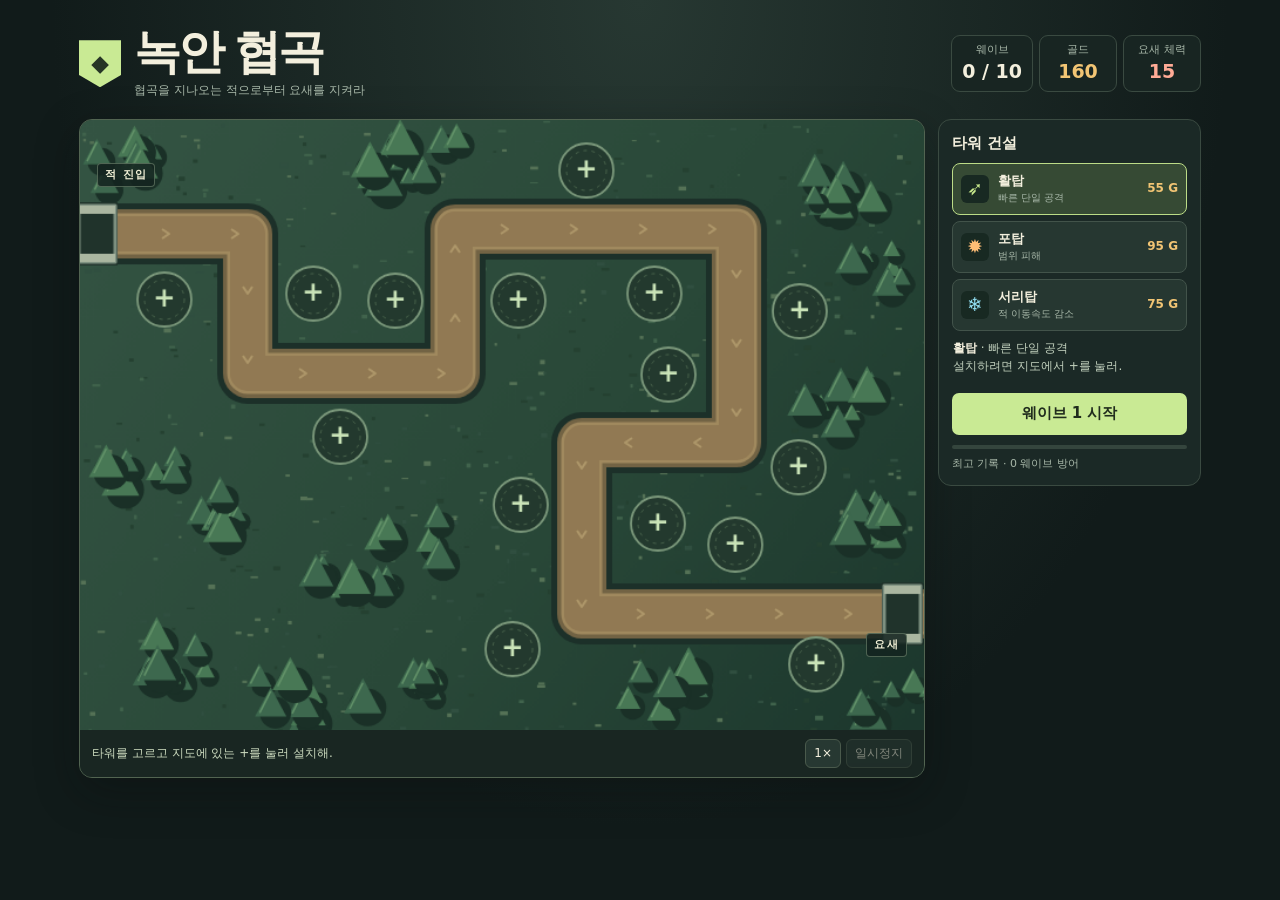
==== index.html @ 73b0e127 "Add files via upload" ====
<!doctype html>
<html lang="ko">
<head>
<meta charset="utf-8">
<meta name="viewport" content="width=device-width, initial-scale=1">
<meta name="theme-color" content="#111b1a">
<title>녹안 협곡 | 타워 디펜스</title>
<style>
:root{color-scheme:dark;--ink:#f3efdd;--muted:#a8b8a9;--panel:#1b2926;--outline:#3a4a41;--mint:#c9ea94;--gold:#f2c574}
*{box-sizing:border-box}
body{margin:0;background:radial-gradient(ellipse at top,#273832 0,transparent 65%),#111b1a;color:var(--ink);font:15px/1.45 system-ui,-apple-system,sans-serif;min-height:100vh}
button{font:inherit;color:inherit;cursor:pointer;touch-action:manipulation}
button:focus-visible{outline:2px solid #fff3af;outline-offset:3px}
button:disabled{opacity:.48;cursor:default}
.shell{width:min(1200px,100%);margin:auto;padding:28px clamp(12px,3.3vw,39px) 32px}
header{display:flex;align-items:center;justify-content:space-between;gap:18px;margin-bottom:20px}
h1,h2,p{margin:0}
h1{font-size:clamp(27px,4.8vw,47px);line-height:1;letter-spacing:-.07em}
.brand{display:flex;align-items:center;gap:13px}
.crest{width:42px;height:47px;display:grid;place-items:center;background:var(--mint);color:#273526;clip-path:polygon(0 0,100% 0,100% 74%,50% 100%,0 74%);font-size:23px;font-weight:900}
.subtitle{margin-top:7px;color:var(--muted);font-size:12px}
.stats{display:flex;gap:6px;align-items:stretch}
.stat{min-width:78px;border:1px solid var(--outline);background:#182522;border-radius:9px;padding:6px 10px;text-align:center}
.stat span{display:block;color:var(--muted);font-size:11px;white-space:nowrap}
.stat strong{font-size:19px;font-variant-numeric:tabular-nums;white-space:nowrap}
#gold{color:var(--gold)}#health{color:#ffab96}
main{display:grid;grid-template-columns:minmax(0,1fr) 263px;gap:13px;align-items:start}
.board{overflow:hidden;border:1px solid #526451;border-radius:13px;background:#243c30;box-shadow:0 14px 45px #080d0b55}
.field{position:relative;aspect-ratio:720/520}
canvas{display:block;width:100%;height:100%}
.pads{position:absolute;inset:0}
.pad{position:absolute;transform:translate(-50%,-50%);width:8.6%;height:12%;border:0;background:transparent;border-radius:50%;padding:0}
.pad:focus-visible{outline-offset:-2px}
.field-label{position:absolute;pointer-events:none;text-transform:uppercase;color:#f1f0d6;letter-spacing:.13em;font-size:clamp(8px,1.3vw,11px);font-weight:850;background:#142420de;border:1px solid #a6bd9d66;padding:3px 7px;border-radius:4px}
.entrance{top:7%;left:2%}.base{right:2%;bottom:12%}
.overlay{position:absolute;inset:0;background:#0e1917c9;display:grid;place-items:center;text-align:center;z-index:1}
.overlay[hidden]{display:none}
.result{padding:22px;border:1px solid var(--outline);border-radius:12px;background:#1b2926;min-width:220px}
.result h2{font-size:24px}.result p{margin:6px 0 14px;color:var(--muted)}
.board-footer{display:flex;align-items:center;justify-content:space-between;gap:10px;padding:9px 12px;background:#192622}
#status{font-size:12px;color:#ccdbbf}
.tempo{display:flex;gap:5px;flex-shrink:0}
.quiet{background:#273832;border:1px solid #4a5a4c;border-radius:6px;padding:5px 8px;font-size:12px}
aside{background:var(--panel);border:1px solid var(--outline);padding:13px;border-radius:13px}
aside h2{font-size:15px;margin:0 0 8px}
.cards{display:grid;gap:6px}
.card{display:grid;grid-template-columns:30px 1fr auto;gap:7px;align-items:center;text-align:left;border:1px solid #42534a;background:#263731;border-radius:8px;padding:8px;min-height:52px;width:100%}
.card[aria-pressed=true]{border-color:#bcdc87;background:#364a34}
.icon{display:grid;place-items:center;width:28px;height:28px;border-radius:6px;background:#182922;color:var(--tower);font-size:19px}
.card b{font-size:13px;display:block}.card small{color:var(--muted);display:block;font-size:10px}.price{color:var(--gold);font-size:12px}
.detail{min-height:62px;padding:9px 1px;color:#c1d0bd;font-size:12px}
.detail strong{color:var(--ink)}
.detail-actions{display:flex;gap:5px;margin-top:5px}
.primary{border:0;background:var(--mint);color:#202c1d;font-weight:850;border-radius:7px;padding:10px 12px;width:100%}
.primary:not(:disabled):hover{background:#e1ffad}
.progress{margin:10px 0 7px;height:4px;background:#34453d;border-radius:9px;overflow:hidden}
.progress span{display:block;height:100%;background:#b3d785;width:0;transition:width .18s}
#best{color:var(--muted);font-size:11px}
@media(max-width:760px){main{grid-template-columns:minmax(0,1fr)}.cards{grid-template-columns:repeat(3,minmax(0,1fr))}.detail{min-height:36px}aside{padding:10px}header{margin-bottom:12px}.shell{padding-top:14px}}
@media(max-width:475px){.crest{width:29px;height:34px;font-size:17px}.brand{gap:6px}.subtitle{display:none}header{gap:5px}.stat{min-width:44px;padding:3px 4px}.stat span{font-size:9px}.stat strong{font-size:14px}.stats{gap:3px}.card{grid-template-columns:21px 1fr;gap:3px;padding:5px;min-height:48px}.icon{width:19px;height:22px;font-size:14px}.card small{display:none}.price{grid-column:2;font-size:10px;line-height:1}.board-footer{padding:6px}.quiet{padding:4px 6px}#status{font-size:11px}.shell{padding-inline:8px}}
</style>
</head>
<body>
<div class="shell">
<header>
  <div class="brand"><div class="crest" aria-hidden="true">◆</div><div><h1>녹안 협곡</h1><p class="subtitle">협곡을 지나오는 적으로부터 요새를 지켜라</p></div></div>
  <div class="stats">
    <div class="stat"><span>웨이브</span><strong id="wave">0 / 10</strong></div>
    <div class="stat"><span>골드</span><strong id="gold">160</strong></div>
    <div class="stat"><span>요새 체력</span><strong id="health">15</strong></div>
  </div>
</header>
<main>
  <section class="board" aria-label="전장">
    <div class="field">
      <canvas id="map" width="720" height="520" aria-hidden="true"></canvas>
      <div class="pads" id="pads"></div>
      <span class="field-label entrance">적 진입</span><span class="field-label base">요새</span>
      <div class="overlay" id="overlay" hidden><div class="result"><h2 id="resultTitle"></h2><p id="resultText"></p><button type="button" class="primary" id="restart">다시 시작</button></div></div>
    </div>
    <div class="board-footer">
      <p id="status" role="status">타워를 고르고 지도에 있는 +를 눌러 설치해.</p>
      <div class="tempo"><button type="button" class="quiet" id="speed" aria-label="배속 변경">1×</button><button type="button" class="quiet" id="pause" disabled>일시정지</button></div>
    </div>
  </section>
  <aside aria-label="타워와 웨이브 조작">
    <h2>타워 건설</h2>
    <div class="cards" id="cards"></div>
    <div class="detail" id="detail"></div>
    <button type="button" class="primary" id="launch">웨이브 1 시작</button>
    <div class="progress" aria-hidden="true"><span id="progress"></span></div>
    <p id="best"></p>
  </aside>
</main>
</div>
<script>
'use strict';

const MAX_WAVE = 10;
const route = [[-20,97],[143,97],[143,216],[320,216],[320,93],[560,93],[560,275],[428,275],[428,421],[746,421]];
const pads = [[72,153],[199,148],[222,270],[269,154],[374,154],[432,43],[490,148],[614,163],[502,217],[613,296],[376,328],[493,344],[369,451],[559,362],[628,464]];
const types = {
  arrow: { name:'활탑', icon:'➶', description:'빠른 단일 공격', color:'#c9eb8d', cost:55, range:112, damage:13, interval:.58 },
  cannon: { name:'포탑', icon:'✹', description:'범위 피해', color:'#ffbd75', cost:95, range:119, damage:29, interval:1.5 },
  frost: { name:'서리탑', icon:'❄', description:'적 이동속도 감소', color:'#91def1', cost:75, range:110, damage:8, interval:.95 }
};
const enemies = {
  scout: { hp:33, speed:68, reward:9, radius:9, color:'#f2a769', damage:1 },
  runner: { hp:23, speed:104, reward:10, radius:7, color:'#e9d476', damage:1 },
  guard: { hp:96, speed:49, reward:17, radius:12, color:'#e0898e', damage:1 },
  boss: { hp:405, speed:37, reward:60, radius:17, color:'#e5a4f1', damage:3 }
};
const segments = [];
let routeLength = 0;
route.slice(1).forEach(([x,y], index) => {
  const [fromX,fromY] = route[index];
  const length = Math.hypot(x-fromX,y-fromY);
  segments.push({fromX,fromY,x,y,length,start:routeLength});
  routeLength += length;
});
const byId = id => document.getElementById(id);
const canvas = byId('map');
const ctx = canvas.getContext('2d');
const terrain = document.createElement('canvas');
terrain.width = canvas.width;
terrain.height = canvas.height;
const cards = {};
const padButtons = [];
const detail = byId('detail');
let best = 0;
try { best = Number(localStorage.getItem('greenwatch-best')) || 0; } catch {}
let game;
let detailMarkup = '';
let elapsed = 0;
let lastFrame = 0;

function reset() {
  game = {
    wave:0, cleared:0, gold:160, hp:15, towers:Array(pads.length).fill(null), enemies:[],
    queue:[], effects:[], spawnTimer:0, spawned:0, total:0, phase:'ready', speed:1, paused:false,
    type:'arrow', selected:-1, status:'타워를 고르고 지도에 있는 +를 눌러 설치해.'
  };
  byId('overlay').hidden = true;
  sync();
}

function sync() {
  byId('wave').textContent = game.wave + ' / ' + MAX_WAVE;
  byId('gold').textContent = game.gold;
  byId('health').textContent = game.hp;
  byId('best').textContent = '최고 기록 · ' + best + ' 웨이브 방어';
  byId('status').textContent = game.status;
  byId('speed').textContent = game.speed + '×';
  byId('pause').textContent = game.paused ? '계속하기' : '일시정지';
  byId('pause').disabled = game.phase !== 'running';
  byId('speed').disabled = game.phase === 'ended';
  byId('launch').disabled = game.phase !== 'ready';
  byId('launch').textContent = game.phase === 'ready' ? '웨이브 ' + (game.wave+1) + ' 시작'
    : game.phase === 'running' ? '웨이브 ' + game.wave + ' 진행 중' : '전투 종료';
  const progress = game.total ? (game.spawned-game.enemies.length)/game.total : 0;
  byId('progress').style.width = Math.max(0,progress*100) + '%';
  Object.entries(cards).forEach(([key, button]) => {
    button.setAttribute('aria-pressed',String(key === game.type && game.selected < 0));
    button.disabled = game.phase === 'ended';
  });
  padButtons.forEach((button,index) => {
    const tower = game.towers[index];
    button.setAttribute('aria-label',tower ? types[tower.type].name + ' 레벨 ' + tower.level + ' 선택' : '건설 지점 ' + (index+1));
    button.disabled = game.phase === 'ended';
  });
  renderDetail();
}

function renderDetail() {
  const tower = game.towers[game.selected];
  if (!tower) {
    const type = types[game.type];
    setDetailMarkup('<strong>' + type.name + '</strong> · ' + type.description + '<br>설치하려면 지도에서 +를 눌러.');
    return;
  }
  const cost = upgradeCost(tower);
  const refund = Math.floor(tower.paid*.65);
  setDetailMarkup('<strong>' + types[tower.type].name + ' Lv.' + tower.level + '</strong><div class="detail-actions">' +
    '<button type="button" class="quiet" id="upgrade"' + (tower.level === 3 || game.gold < cost || game.phase === 'ended' ? ' disabled' : '') + '>' +
    (tower.level === 3 ? '최대 레벨' : '강화 ' + cost + ' G') + '</button>' +
    '<button type="button" class="quiet" id="sell"' + (game.phase === 'ended' ? ' disabled' : '') + '>판매 ' + refund + ' G</button></div>');
  byId('upgrade').onclick = () => {
    if (tower.level >= 3 || game.gold < cost) return;
    game.gold -= cost;
    tower.paid += cost;
    tower.level++;
    game.status = types[tower.type].name + ' Lv.' + tower.level + ' 강화 완료';
    sync();
    (byId('upgrade').disabled ? byId('sell') : byId('upgrade')).focus();
  };
  byId('sell').onclick = () => {
    game.gold += refund;
    const index = game.selected;
    game.towers[index] = null;
    game.selected = -1;
    game.status = '타워를 판매하고 ' + refund + ' G를 받았어.';
    sync();
    padButtons[index].focus();
  };
}

function setDetailMarkup(markup) {
  if (markup === detailMarkup) return;
  detailMarkup = markup;
  detail.innerHTML = markup;
}

function upgradeCost(tower) {
  return Math.round(types[tower.type].cost*(tower.level === 1 ? .8 : 1.28));
}

function usePad(index) {
  if (game.phase === 'ended') return;
  if (game.towers[index]) {
    game.selected = index;
  } else {
    game.selected = -1;
    const type = types[game.type];
    if (game.gold >= type.cost) {
      game.gold -= type.cost;
      game.towers[index] = { type:game.type, level:1, paid:type.cost, cooldown:0, angle:-Math.PI/2 };
      game.selected = index;
      game.status = type.name + ' 설치 완료';
    } else {
      game.status = type.name + ' 설치에 ' + (type.cost-game.gold) + ' G가 더 필요해.';
    }
  }
  sync();
}

function startWave() {
  if (game.phase !== 'ready') return;
  game.wave++;
  const count = 6+game.wave;
  game.queue = Array.from({length:count},(_,index) => {
    if (index === count-1 && (game.wave === 5 || game.wave === 10)) return 'boss';
    if (game.wave >= 3 && (index+1)%4 === 0) return 'guard';
    if (game.wave >= 2 && (index+1)%3 === 0) return 'runner';
    return 'scout';
  });
  game.total = game.queue.length;
  game.spawned = 0;
  game.spawnTimer = 0;
  game.phase = 'running';
  game.status = game.wave === 5 || game.wave === 10 ? '보스가 마지막에 나타나!' : '적이 협곡에 들어왔어.';
  sync();
}

function position(distance) {
  const segment = segments.find(part => distance < part.start+part.length) || segments[segments.length-1];
  const ratio = Math.min(1,(distance-segment.start)/segment.length);
  return [segment.fromX+(segment.x-segment.fromX)*ratio,segment.fromY+(segment.y-segment.fromY)*ratio];
}

function finish(won) {
  game.phase = 'ended';
  game.paused = false;
  game.status = won ? '모든 웨이브를 방어했어.' : '요새가 함락됐어.';
  byId('resultTitle').textContent = won ? '요새 방어 성공!' : '요새 함락';
  byId('resultText').textContent = game.cleared + ' / ' + MAX_WAVE + ' 웨이브 방어';
  byId('overlay').hidden = false;
  sync();
  byId('restart').focus();
}

function tick(dt) {
  game.effects = game.effects.filter(effect => (effect.time -= dt) > 0);
  if (game.phase !== 'running') return;
  game.spawnTimer -= dt;
  if (game.queue.length && game.spawnTimer <= 0) {
    const key = game.queue.shift();
    const info = enemies[key];
    const hp = Math.round(info.hp*(1+(game.wave-1)*.21));
    game.enemies.push({key, hp, max:hp, progress:0, x:route[0][0], y:route[0][1], slow:0});
    game.spawned++;
    game.spawnTimer = Math.max(.43,.93-game.wave*.048);
  }
  let changed = false;
  for (const enemy of game.enemies) {
    const info = enemies[enemy.key];
    enemy.slow = Math.max(0,enemy.slow-dt);
    enemy.progress += info.speed*(enemy.slow ? .57 : 1)*dt;
    [enemy.x,enemy.y] = position(enemy.progress);
    if (enemy.progress >= routeLength) {
      game.hp = Math.max(0,game.hp-info.damage);
      game.status = '적이 요새에 도달했어!';
      changed = true;
    }
  }
  game.enemies = game.enemies.filter(enemy => enemy.progress < routeLength);
  if (!game.hp) { finish(false); return; }

  game.towers.forEach((tower,index) => {
    if (!tower) return;
    tower.cooldown = Math.max(0,tower.cooldown-dt);
    if (tower.cooldown > 0) return;
    const type = types[tower.type];
    const [x,y] = pads[index];
    const range = type.range+8*(tower.level-1);
    let target;
    for (const enemy of game.enemies) {
      if (enemy.hp <= 0 || Math.hypot(enemy.x-x,enemy.y-y) > range) continue;
      if (!target || enemy.progress > target.progress) target = enemy;
    }
    if (!target) return;
    const damage = type.damage*(1+.65*(tower.level-1));
    tower.cooldown = type.interval*(1-.09*(tower.level-1));
    tower.angle = Math.atan2(target.y-y,target.x-x);
    target.hp -= damage;
    if (tower.type === 'cannon') {
      for (const enemy of game.enemies) {
        if (enemy !== target && enemy.hp > 0 && Math.hypot(enemy.x-target.x,enemy.y-target.y) < 39) enemy.hp -= damage*.67;
      }
    }
    if (tower.type === 'frost') target.slow = 1.75;
    game.effects.push({x,y,tx:target.x,ty:target.y,color:type.color,time:.19,blast:tower.type === 'cannon'});
  });

  game.enemies = game.enemies.filter(enemy => {
    if (enemy.hp > 0) return true;
    game.gold += enemies[enemy.key].reward;
    changed = true;
    return false;
  });
  if (!game.queue.length && !game.enemies.length) {
    game.cleared = game.wave;
    if (game.wave > best) {
      best = game.wave;
      try { localStorage.setItem('greenwatch-best', String(best)); } catch {}
    }
    if (game.wave === MAX_WAVE) { finish(true); return; }
    const bonus = 23+game.wave*3;
    game.gold += bonus;
    game.phase = 'ready';
    game.status = '웨이브 ' + game.wave + ' 방어 성공 · 보너스 ' + bonus + ' G';
    changed = true;
  }
  if (changed) sync();
}

function trace(context) {
  context.beginPath();
  route.forEach(([x,y],index) => index ? context.lineTo(x,y) : context.moveTo(x,y));
}
function circle(context,x,y,r) {
  context.beginPath();
  context.arc(x,y,r,0,Math.PI*2);
}
function paintTerrain() {
  const ground = terrain.getContext('2d');
  const shade = ground.createLinearGradient(0,0,720,520);
  shade.addColorStop(0,'#345443');
  shade.addColorStop(.58,'#294838');
  shade.addColorStop(1,'#1c372d');
  ground.fillStyle = shade;
  ground.fillRect(0,0,720,520);

  let seed = 5225;
  function random() {
    seed = (Math.imul(seed,1664525)+1013904223) >>> 0;
    return seed/4294967296;
  }
  for (let i=0;i<650;i++) {
    const x = random()*720;
    const y = random()*520;
    ground.fillStyle = ['#254131','#40634c','#557256','#304f40'][i%4];
    ground.fillRect(x,y,2+random()*5,1+random()*3);
  }
  const groves = [[32,37],[240,41],[297,34],[646,58],[684,124],[50,304],[123,332],[232,399],[285,357],[678,341],[646,247],[88,459],[167,492],[272,489],[492,487],[697,492]];
  for (const [cx,cy] of groves) {
    for (let i=0;i<7;i++) {
      const x = cx+(random()-.5)*64;
      const y = cy+(random()-.5)*36;
      const size = 7+random()*10;
      ground.fillStyle = '#1a3027';
      circle(ground,x+4,y+5,size);
      ground.fill();
      ground.fillStyle = i%2 ? '#487855' : '#3d684e';
      ground.beginPath();
      ground.moveTo(x,y-size*1.25);
      ground.lineTo(x+size,y+size*.62);
      ground.lineTo(x-size,y+size*.62);
      ground.fill();
      ground.strokeStyle = '#64936a';
      ground.lineWidth = 1.5;
      ground.beginPath();
      ground.moveTo(x,y-size);
      ground.lineTo(x-size*.7,y+size*.39);
      ground.stroke();
    }
  }
  ground.lineJoin = 'round';
  for (const [width,color] of [[52,'#1c3029'],[42,'#726344'],[35,'#a0895e'],[30,'#917953']]) {
    trace(ground);
    ground.lineWidth = width;
    ground.strokeStyle = color;
    ground.stroke();
  }
  for (let d=35;d<routeLength-30;d+=59) {
    const [x,y] = position(d);
    const [nextX,nextY] = position(d+3);
    ground.save();
    ground.translate(x,y);
    ground.rotate(Math.atan2(nextY-y,nextX-x));
    ground.strokeStyle = '#c1ab7a99';
    ground.lineWidth = 2;
    ground.beginPath();
    ground.moveTo(-4,-4);
    ground.lineTo(2,0);
    ground.lineTo(-4,4);
    ground.stroke();
    ground.restore();
  }
  for (const x of [-3,684]) {
    const y = x < 0 ? 97 : 421;
    ground.fillStyle = '#20332b';
    ground.fillRect(x,y-27,35,54);
    ground.strokeStyle = '#7e9181';
    ground.lineWidth = 3;
    ground.strokeRect(x+2,y-24,31,48);
    ground.fillStyle = '#aab6a0';
    ground.fillRect(x+2,y-24,31,7);
    ground.fillRect(x+2,y+17,31,7);
  }
}

function drawPad(index) {
  const [x,y] = pads[index];
  const tower = game.towers[index];
  const selected = index === game.selected;
  circle(ctx,x,y,23);
  ctx.fillStyle = '#23392e';
  ctx.fill();
  ctx.strokeStyle = selected ? '#def4a0' : '#7b987b';
  ctx.lineWidth = selected ? 3 : 1.8;
  ctx.stroke();
  if (!tower) {
    circle(ctx,x,y,17);
    ctx.strokeStyle = '#76967170';
    ctx.setLineDash([3,4]);
    ctx.lineWidth = 1;
    ctx.stroke();
    ctx.setLineDash([]);
    ctx.fillStyle = '#cae4b8';
    ctx.font = 'bold 23px system-ui';
    ctx.textAlign = 'center';
    ctx.textBaseline = 'middle';
    ctx.fillText('+',x,y);
    return;
  }
  const type = types[tower.type];
  circle(ctx,x,y,15);
  ctx.fillStyle = '#1a2823';
  ctx.fill();
  ctx.strokeStyle = type.color;
  ctx.lineWidth = 2;
  ctx.stroke();
  ctx.save();
  ctx.translate(x,y);
  ctx.rotate(tower.angle);
  ctx.fillStyle = type.color;
  if (tower.type === 'cannon') {
    ctx.fillRect(-6,-5,22,10);
    ctx.fillStyle = '#533e2a';
    ctx.fillRect(12,-3,4,6);
  } else if (tower.type === 'arrow') {
    ctx.fillRect(-8,-2,24,4);
    ctx.beginPath();
    ctx.moveTo(18,0);
    ctx.lineTo(9,-5);
    ctx.lineTo(9,5);
    ctx.fill();
    ctx.strokeStyle = type.color;
    ctx.beginPath();
    ctx.arc(-3,0,7,-Math.PI/2,Math.PI/2);
    ctx.stroke();
  } else {
    ctx.beginPath();
    ctx.moveTo(14,0);
    ctx.lineTo(0,9);
    ctx.lineTo(-10,0);
    ctx.lineTo(0,-9);
    ctx.fill();
  }
  ctx.restore();
  for (let i=0;i<tower.level;i++) {
    circle(ctx,x+6*(i-(tower.level-1)/2),y+17,2);
    ctx.fillStyle = type.color;
    ctx.fill();
  }
}

function draw() {
  ctx.drawImage(terrain,0,0);
  const selected = game.towers[game.selected];
  if (selected) {
    const [x,y] = pads[game.selected];
    circle(ctx,x,y,types[selected.type].range+8*(selected.level-1));
    ctx.fillStyle = '#cded8b17';
    ctx.fill();
    ctx.strokeStyle = '#cde99a80';
    ctx.lineWidth = 1;
    ctx.stroke();
  }
  pads.forEach((_,index) => drawPad(index));
  for (const enemy of game.enemies) {
    const info = enemies[enemy.key];
    circle(ctx,enemy.x+2,enemy.y+4,info.radius);
    ctx.fillStyle = '#241d1880';
    ctx.fill();
    circle(ctx,enemy.x,enemy.y,info.radius);
    ctx.fillStyle = enemy.slow ? '#9cdfeb' : info.color;
    ctx.fill();
    ctx.strokeStyle = '#302d2a';
    ctx.lineWidth = enemy.key === 'boss' ? 3 : 2;
    ctx.stroke();
    circle(ctx,enemy.x+2,enemy.y-2,Math.max(2,info.radius*.29));
    ctx.fillStyle = '#714a46';
    ctx.fill();
    const width = info.radius*2+4;
    ctx.fillStyle = '#302527';
    ctx.fillRect(enemy.x-width/2,enemy.y-info.radius-7,width,3);
    ctx.fillStyle = '#ffcf9b';
    ctx.fillRect(enemy.x-width/2,enemy.y-info.radius-7,width*enemy.hp/enemy.max,3);
  }
  for (const effect of game.effects) {
    ctx.save();
    ctx.globalAlpha = Math.min(1,effect.time*6);
    ctx.strokeStyle = effect.color;
    ctx.lineWidth = effect.blast ? 3 : 2;
    ctx.beginPath();
    ctx.moveTo(effect.x,effect.y);
    ctx.lineTo(effect.tx,effect.ty);
    ctx.stroke();
    circle(ctx,effect.tx,effect.ty,effect.blast ? 9+(1-effect.time/.19)*28 : 3);
    ctx.stroke();
    ctx.restore();
  }
}

function frame(now) {
  const wallTime = Math.min(.05,(now-lastFrame)/1000);
  lastFrame = now;
  if (!game.paused) {
    elapsed += wallTime*game.speed;
    while (elapsed >= 1/60) {
      tick(1/60);
      elapsed -= 1/60;
    }
    draw();
  }
  requestAnimationFrame(frame);
}

for (const [key,type] of Object.entries(types)) {
  const button = document.createElement('button');
  button.type = 'button';
  button.className = 'card';
  button.style.setProperty('--tower',type.color);
  button.innerHTML = '<span class="icon" aria-hidden="true">' + type.icon + '</span><span><b>' + type.name +
    '</b><small>' + type.description + '</small></span><strong class="price">' + type.cost + ' G</strong>';
  button.onclick = () => {
    game.type = key;
    game.selected = -1;
    sync();
    draw();
  };
  byId('cards').append(button);
  cards[key] = button;
}
pads.forEach(([x,y],index) => {
  const button = document.createElement('button');
  button.type = 'button';
  button.className = 'pad';
  button.style.left = x/7.2 + '%';
  button.style.top = y/5.2 + '%';
  button.onclick = () => { usePad(index); draw(); };
  byId('pads').append(button);
  padButtons.push(button);
});
byId('launch').onclick = startWave;
byId('restart').onclick = () => { reset(); draw(); cards.arrow.focus(); };
byId('speed').onclick = () => { game.speed = game.speed === 3 ? 1 : game.speed+1; sync(); };
byId('pause').onclick = () => {
  game.paused = !game.paused;
  game.status = game.paused ? '전투를 일시정지했어.' : '전투를 다시 시작했어.';
  sync();
};
paintTerrain();
reset();
draw();
requestAnimationFrame(frame);
</script>
</body>
</html>
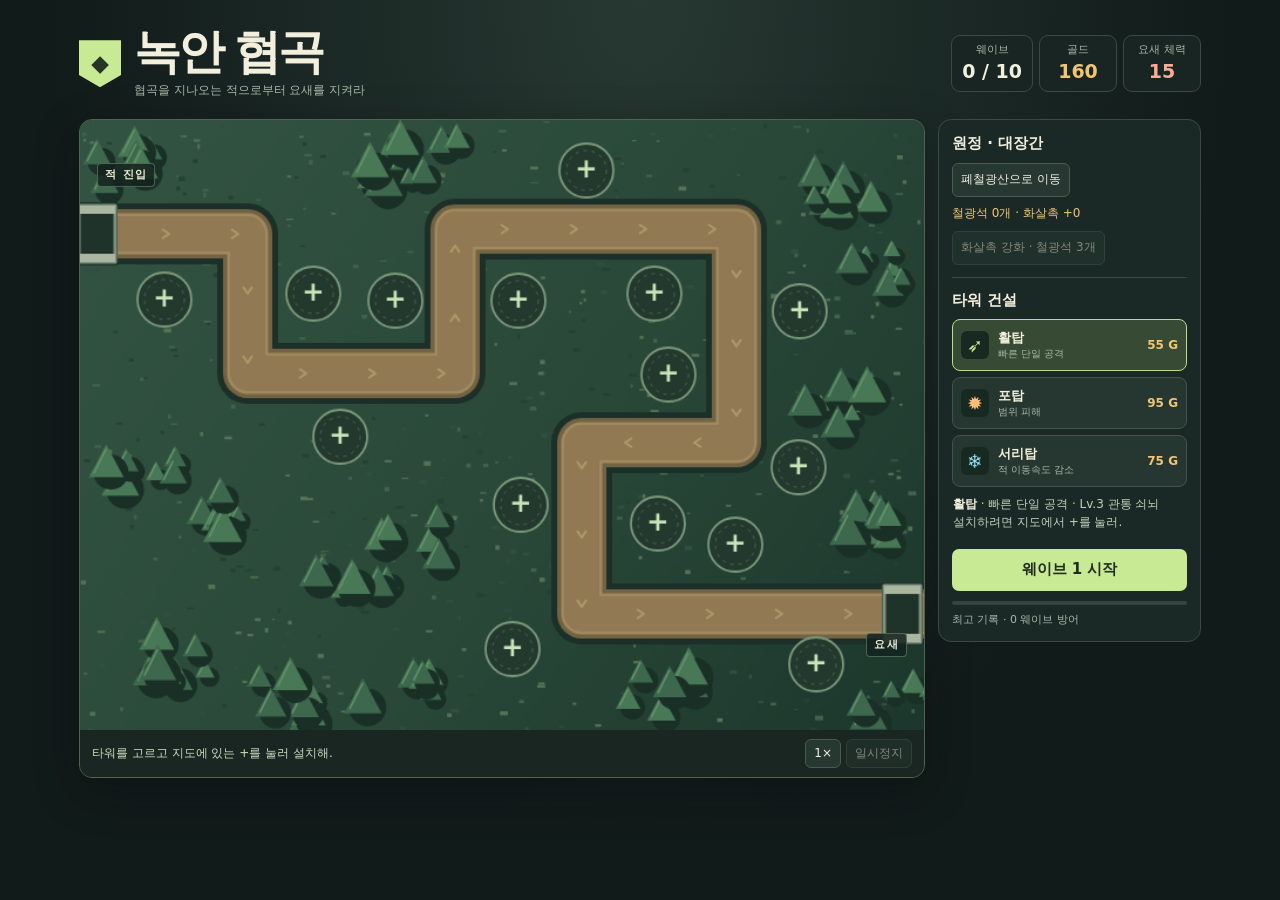
==== commit 896f2988: "Add iron mine, track switching, and arrowhead forging" ====
--- a/index.html
+++ b/index.html
@@ -58,12 +58,12 @@
 #best{color:var(--muted);font-size:11px}
 @media(max-width:760px){main{grid-template-columns:minmax(0,1fr)}.cards{grid-template-columns:repeat(3,minmax(0,1fr))}.detail{min-height:36px}aside{padding:10px}header{margin-bottom:12px}.shell{padding-top:14px}}
 @media(max-width:475px){.crest{width:29px;height:34px;font-size:17px}.brand{gap:6px}.subtitle{display:none}header{gap:5px}.stat{min-width:44px;padding:3px 4px}.stat span{font-size:9px}.stat strong{font-size:14px}.stats{gap:3px}.card{grid-template-columns:21px 1fr;gap:3px;padding:5px;min-height:48px}.icon{width:19px;height:22px;font-size:14px}.card small{display:none}.price{grid-column:2;font-size:10px;line-height:1}.board-footer{padding:6px}.quiet{padding:4px 6px}#status{font-size:11px}.shell{padding-inline:8px}}
-</style>
+.workshop{border-bottom:1px solid var(--outline);padding-bottom:12px;margin-bottom:12px}.workshop p{font-size:12px;color:var(--gold);margin:8px 0}.workshop button{min-height:34px}#rail[hidden]{display:none}</style>
 </head>
 <body>
 <div class="shell">
 <header>
-  <div class="brand"><div class="crest" aria-hidden="true">◆</div><div><h1>녹안 협곡</h1><p class="subtitle">협곡을 지나오는 적으로부터 요새를 지켜라</p></div></div>
+  <div class="brand"><div class="crest" aria-hidden="true">◆</div><div><h1 id="region">녹안 협곡</h1><p class="subtitle">협곡을 지나오는 적으로부터 요새를 지켜라</p></div></div>
   <div class="stats">
     <div class="stat"><span>웨이브</span><strong id="wave">0 / 10</strong></div>
     <div class="stat"><span>골드</span><strong id="gold">160</strong></div>
@@ -84,7 +84,7 @@
     </div>
   </section>
   <aside aria-label="타워와 웨이브 조작">
-    <h2>타워 건설</h2>
+    <section class="workshop"><h2>원정 · 대장간</h2><button class="quiet" id="travel"></button> <button class="quiet" id="rail" hidden></button><p id="oreCount"></p><button class="quiet" id="forge"></button></section><h2>타워 건설</h2>
     <div class="cards" id="cards"></div>
     <div class="detail" id="detail"></div>
     <button type="button" class="primary" id="launch">웨이브 1 시작</button>
@@ -110,14 +110,36 @@
   guard: { hp:96, speed:49, reward:17, radius:12, color:'#e0898e', damage:1 },
   boss: { hp:405, speed:37, reward:60, radius:17, color:'#e5a4f1', damage:3 }
 };
+const valleyRoute = route.slice();
+const mineRoutes = [
+  [[-20,97],[143,97],[143,216],[560,216],[560,275],[428,275],[428,421],[746,421]],
+  [[-20,97],[320,97],[320,216],[560,216],[560,355],[428,355],[428,421],[746,421]]
+];
+let mine = false;
+let track = 0;
+let forgeSave = {ore:0, level:0};
+try {
+  const saved = JSON.parse(localStorage.getItem('greenwatch-forge') || '{}');
+  for (const key of ['ore','level']) if (Number.isSafeInteger(saved[key]) && saved[key]>=0) forgeSave[key]=saved[key];
+  forgeSave.level=Math.min(5,forgeSave.level);
+} catch {}
+function saveForge() {
+  try { localStorage.setItem('greenwatch-forge',JSON.stringify(forgeSave)); } catch {}
+}
 const segments = [];
 let routeLength = 0;
+function buildRoute() {
+segments.length = 0;
+routeLength = 0;
+route.splice(0,route.length,...(mine ? mineRoutes[track] : valleyRoute));
 route.slice(1).forEach(([x,y], index) => {
   const [fromX,fromY] = route[index];
   const length = Math.hypot(x-fromX,y-fromY);
   segments.push({fromX,fromY,x,y,length,start:routeLength});
   routeLength += length;
 });
+}
+buildRoute();
 const byId = id => document.getElementById(id);
 const canvas = byId('map');
 const ctx = canvas.getContext('2d');
@@ -145,6 +167,16 @@
 }
 
 function sync() {
+  byId('region').textContent = mine ? '폐철광산' : '녹안 협곡';
+  byId('travel').textContent = mine ? '협곡으로 이동' : '폐철광산으로 이동';
+  byId('travel').disabled = game.wave > 0 || game.towers.some(Boolean);
+  byId('rail').hidden = !mine;
+  byId('rail').disabled = game.phase !== 'ready';
+  byId('rail').textContent = '선로 ' + (track+1) + ' · 전환';
+  byId('oreCount').textContent = '철광석 ' + forgeSave.ore + '개 · 화살촉 +' + forgeSave.level;
+  const cost = 3 + forgeSave.level * 2;
+  byId('forge').textContent = forgeSave.level === 5 ? '화살촉 최대 강화' : '화살촉 강화 · 철광석 ' + cost + '개';
+  byId('forge').disabled = forgeSave.level >= 5 || forgeSave.ore < cost;
   byId('wave').textContent = game.wave + ' / ' + MAX_WAVE;
   byId('gold').textContent = game.gold;
   byId('health').textContent = game.hp;
@@ -175,7 +207,7 @@
   const tower = game.towers[game.selected];
   if (!tower) {
     const type = types[game.type];
-    setDetailMarkup('<strong>' + type.name + '</strong> · ' + type.description + '<br>설치하려면 지도에서 +를 눌러.');
+    setDetailMarkup('<strong>' + type.name + '</strong> · ' + type.description + (game.type === 'arrow' ? ' · Lv.3 관통 쇠뇌' : '') + '<br>설치하려면 지도에서 +를 눌러.');
     return;
   }
   const cost = upgradeCost(tower);
@@ -308,7 +340,16 @@
       if (!target || enemy.progress > target.progress) target = enemy;
     }
     if (!target) return;
-    const damage = type.damage*(1+.65*(tower.level-1));
+    const damage = type.damage*(1+.65*(tower.level-1))*(tower.type === 'arrow' ? 1+.15*forgeSave.level : 1);
+    if (tower.type === 'arrow' && tower.level === 3) {
+      const dx=target.x-x, dy=target.y-y, distance=Math.hypot(dx,dy)||1;
+      for (const other of game.enemies) {
+        if (other === target || other.hp<=0) continue;
+        const ox=other.x-x, oy=other.y-y;
+        const forward=(ox*dx+oy*dy)/distance;
+        if (forward>0 && forward<range+60 && Math.abs(ox*dy-oy*dx)/distance<12) other.hp-=damage*.8;
+      }
+    }
     tower.cooldown = type.interval*(1-.09*(tower.level-1));
     tower.angle = Math.atan2(target.y-y,target.x-x);
     target.hp -= damage;
@@ -329,6 +370,9 @@
   });
   if (!game.queue.length && !game.enemies.length) {
     game.cleared = game.wave;
+    const oreReward = mine ? (game.wave%5===0 ? 8 : 3) : 1;
+    forgeSave.ore += oreReward;
+    saveForge();
     if (game.wave > best) {
       best = game.wave;
       try { localStorage.setItem('greenwatch-best', String(best)); } catch {}
@@ -337,7 +381,7 @@
     const bonus = 23+game.wave*3;
     game.gold += bonus;
     game.phase = 'ready';
-    game.status = '웨이브 ' + game.wave + ' 방어 성공 · 보너스 ' + bonus + ' G';
+    game.status = '웨이브 ' + game.wave + ' 방어 성공 · 보너스 ' + bonus + ' G · 철광석 ' + oreReward + '개';
     changed = true;
   }
   if (changed) sync();
@@ -400,6 +444,11 @@
     ground.lineWidth = width;
     ground.strokeStyle = color;
     ground.stroke();
+  }
+  if (mine) {
+    trace(ground); ground.strokeStyle='#373635'; ground.lineWidth=15; ground.stroke();
+    trace(ground); ground.strokeStyle='#9e9984'; ground.lineWidth=10; ground.stroke();
+    trace(ground); ground.strokeStyle='#50493d'; ground.lineWidth=6; ground.stroke();
   }
   for (let d=35;d<routeLength-30;d+=59) {
     const [x,y] = position(d);
@@ -583,6 +632,26 @@
   byId('pads').append(button);
   padButtons.push(button);
 });
+function changeMap() {
+  buildRoute(); paintTerrain(); sync(); draw();
+}
+byId('travel').onclick = () => {
+  if (game.wave || game.towers.some(Boolean)) return;
+  mine=!mine; track=0;
+  game.status=mine ? '폐철광산 · 웨이브마다 철광석을 캐. 전투 전에 선로를 바꿀 수 있어.' : '녹안 협곡에 도착했어.';
+  changeMap();
+};
+byId('rail').onclick = () => {
+  if (!mine || game.phase !== 'ready') return;
+  track=1-track; changeMap();
+};
+byId('forge').onclick = () => {
+  const cost=3+forgeSave.level*2;
+  if (forgeSave.level>=5 || forgeSave.ore<cost) return;
+  forgeSave.ore-=cost; forgeSave.level++; saveForge();
+  game.status='화살촉 강화 성공 · 모든 활탑 피해 +' + (15*forgeSave.level) + '%';
+  sync();
+};
 byId('launch').onclick = startWave;
 byId('restart').onclick = () => { reset(); draw(); cards.arrow.focus(); };
 byId('speed').onclick = () => { game.speed = game.speed === 3 ? 1 : game.speed+1; sync(); };
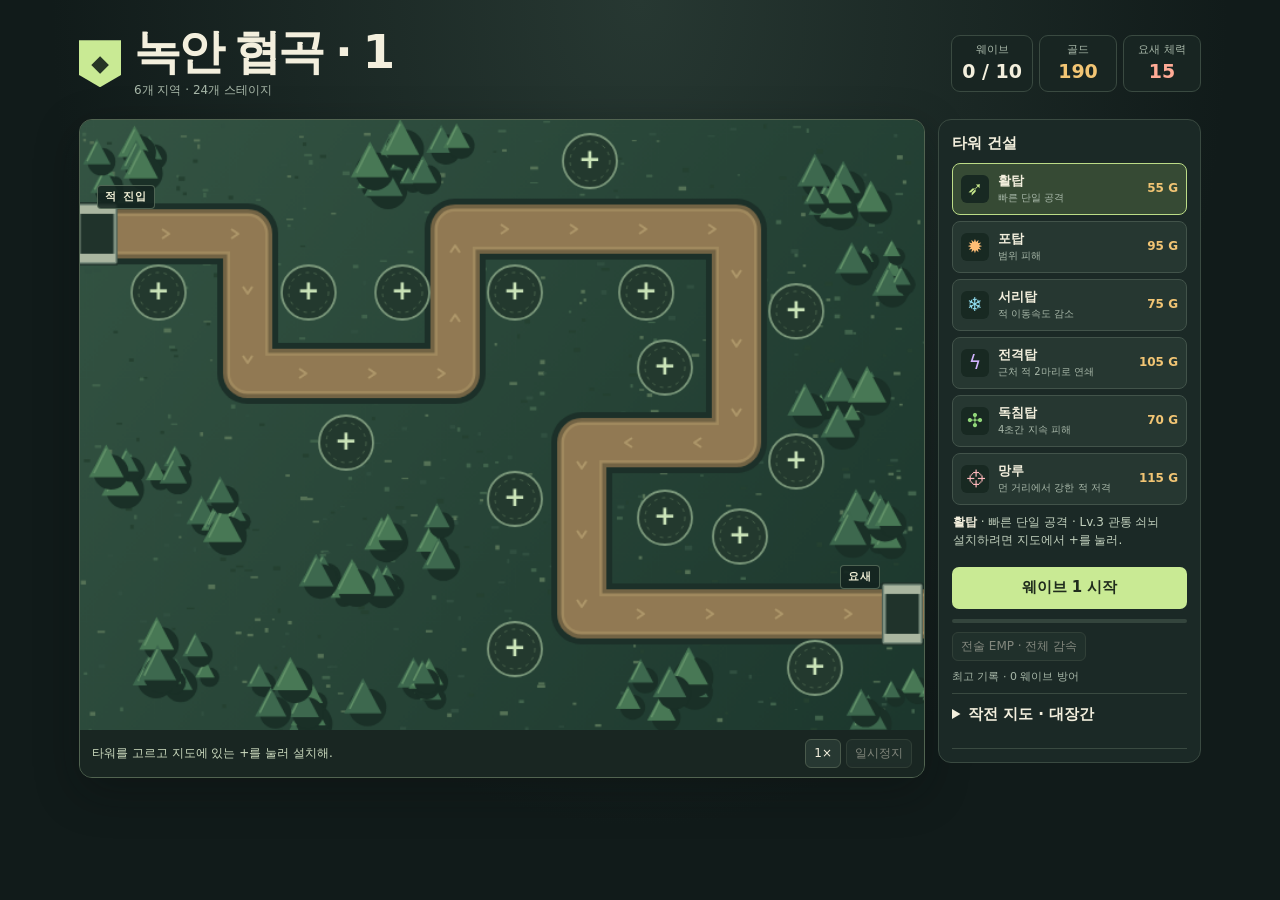
==== commit 21cf5e4b: "Expand the defense campaign to 24 stages with new towers, tactical supplies and field controls" ====
--- a/index.html
+++ b/index.html
@@ -58,12 +58,12 @@
 #best{color:var(--muted);font-size:11px}
 @media(max-width:760px){main{grid-template-columns:minmax(0,1fr)}.cards{grid-template-columns:repeat(3,minmax(0,1fr))}.detail{min-height:36px}aside{padding:10px}header{margin-bottom:12px}.shell{padding-top:14px}}
 @media(max-width:475px){.crest{width:29px;height:34px;font-size:17px}.brand{gap:6px}.subtitle{display:none}header{gap:5px}.stat{min-width:44px;padding:3px 4px}.stat span{font-size:9px}.stat strong{font-size:14px}.stats{gap:3px}.card{grid-template-columns:21px 1fr;gap:3px;padding:5px;min-height:48px}.icon{width:19px;height:22px;font-size:14px}.card small{display:none}.price{grid-column:2;font-size:10px;line-height:1}.board-footer{padding:6px}.quiet{padding:4px 6px}#status{font-size:11px}.shell{padding-inline:8px}}
-.workshop{border-bottom:1px solid var(--outline);padding-bottom:12px;margin-bottom:12px}.workshop p{font-size:12px;color:var(--gold);margin:8px 0}.workshop button{min-height:34px}#rail[hidden]{display:none}</style>
+.workshop{border-bottom:1px solid var(--outline);padding-bottom:12px;margin-bottom:12px}.workshop p{font-size:12px;color:var(--gold);margin:8px 0}.workshop button{min-height:34px}#rail[hidden]{display:none}summary{cursor:pointer;font-weight:750;padding:10px 0}.workshop label{display:block;margin:6px 0}.workshop select{padding:7px;border-radius:6px;background:#263731;color:var(--ink);border:1px solid var(--outline)}#spell{margin:2px 0 8px}#nextStage{margin-bottom:6px}.entrance,.base{bottom:auto;right:auto}.workshop{margin:8px 0 0;border-top:1px solid var(--outline)}@media(max-width:760px){.board-footer{min-height:40px}.card{min-height:45px}.cards{grid-template-columns:repeat(3,1fr)}.pad{min-height:30px;min-width:30px}} </style>
 </head>
 <body>
 <div class="shell">
 <header>
-  <div class="brand"><div class="crest" aria-hidden="true">◆</div><div><h1 id="region">녹안 협곡</h1><p class="subtitle">협곡을 지나오는 적으로부터 요새를 지켜라</p></div></div>
+  <div class="brand"><div class="crest" aria-hidden="true">◆</div><div><h1 id="region">녹안 협곡</h1><p class="subtitle">6개 지역 · 24개 스테이지</p></div></div>
   <div class="stats">
     <div class="stat"><span>웨이브</span><strong id="wave">0 / 10</strong></div>
     <div class="stat"><span>골드</span><strong id="gold">160</strong></div>
@@ -76,7 +76,7 @@
       <canvas id="map" width="720" height="520" aria-hidden="true"></canvas>
       <div class="pads" id="pads"></div>
       <span class="field-label entrance">적 진입</span><span class="field-label base">요새</span>
-      <div class="overlay" id="overlay" hidden><div class="result"><h2 id="resultTitle"></h2><p id="resultText"></p><button type="button" class="primary" id="restart">다시 시작</button></div></div>
+      <div class="overlay" id="overlay" hidden><div class="result"><h2 id="resultTitle"></h2><p id="resultText"></p><button class="primary" id="nextStage" hidden>다음 스테이지</button><button type="button" class="primary" id="restart">다시 시작</button></div></div>
     </div>
     <div class="board-footer">
       <p id="status" role="status">타워를 고르고 지도에 있는 +를 눌러 설치해.</p>
@@ -84,12 +84,13 @@
     </div>
   </section>
   <aside aria-label="타워와 웨이브 조작">
-    <section class="workshop"><h2>원정 · 대장간</h2><button class="quiet" id="travel"></button> <button class="quiet" id="rail" hidden></button><p id="oreCount"></p><button class="quiet" id="forge"></button></section><h2>타워 건설</h2>
+    <h2>타워 건설</h2>
     <div class="cards" id="cards"></div>
     <div class="detail" id="detail"></div>
     <button type="button" class="primary" id="launch">웨이브 1 시작</button>
     <div class="progress" aria-hidden="true"><span id="progress"></span></div>
-    <p id="best"></p>
+    <div id="perks" hidden><h2>전술 보급 · 하나 선택</h2><button class="quiet" id="power">화력 +15%</button> <button class="quiet" id="range">사거리 +12</button> <button class="quiet" id="income">즉시 80 G</button></div><button class="quiet" id="spell">전술 EMP</button><p id="best"></p>
+    <details class="workshop"><summary>작전 지도 · 대장간</summary><label>지역 <select id="realm"></select></label><label>스테이지 <select id="mission"></select></label><p id="brief"></p><button class="quiet" id="travel">선택한 전장으로 출정</button> <button class="quiet" id="rail" hidden></button><p id="oreCount"></p><button class="quiet" id="forge"></button><p id="stars"></p></details>
   </aside>
 </main>
 </div>
@@ -104,6 +105,11 @@
   cannon: { name:'포탑', icon:'✹', description:'범위 피해', color:'#ffbd75', cost:95, range:119, damage:29, interval:1.5 },
   frost: { name:'서리탑', icon:'❄', description:'적 이동속도 감소', color:'#91def1', cost:75, range:110, damage:8, interval:.95 }
 };
+Object.assign(types,{
+  arc:{name:'전격탑',icon:'ϟ',description:'근처 적 2마리로 연쇄',color:'#d2b4ff',cost:105,range:116,damage:18,interval:1.05},
+  venom:{name:'독침탑',icon:'✣',description:'4초간 지속 피해',color:'#91d779',cost:70,range:111,damage:6,interval:.85},
+  sniper:{name:'망루',icon:'⌖',description:'먼 거리에서 강한 적 저격',color:'#ffb9bc',cost:115,range:195,damage:58,interval:2.15}
+});
 const enemies = {
   scout: { hp:33, speed:68, reward:9, radius:9, color:'#f2a769', damage:1 },
   runner: { hp:23, speed:104, reward:10, radius:7, color:'#e9d476', damage:1 },
@@ -126,12 +132,54 @@
 function saveForge() {
   try { localStorage.setItem('greenwatch-forge',JSON.stringify(forgeSave)); } catch {}
 }
+const realms = [
+  ['녹안 협곡','숲길','#345443','#1c372d','시작 골드 +30'],
+  ['폐철광산','분기선','#554d43','#282728','선로 전환 · 철광석 추가'],
+  ['서리 항구','빙로','#487b89','#233746','빠른 적 증원'],
+  ['잿불 공장','용광로','#855846','#372d30','중장갑 적 증원'],
+  ['별무덤 사막','별길','#867745','#353548','적 처치 골드 +3'],
+  ['달빛 성채','성벽','#64547e','#28283d','5웨이브마다 보스 두 마리']
+];
+const routes = [valleyRoute,mineRoutes[0],
+ [[-20,97],[220,97],[220,350],[380,350],[380,170],[610,170],[610,421],[746,421]],
+ [[-20,97],[110,97],[110,390],[290,390],[290,150],[510,150],[510,421],[746,421]],
+ [[-20,97],[320,97],[320,320],[170,320],[170,420],[530,420],[530,260],[655,260],[655,421],[746,421]],
+ [[-20,97],[170,97],[170,250],[365,250],[365,85],[610,85],[610,340],[305,340],[305,421],[746,421]]];
+const missions=['전초전','역류','포위전','최후 방어'];
+let stage=0, medals={};
+try {medals=JSON.parse(localStorage.getItem('greenwatch-campaign')||'{}')||{};} catch {}
+const basePads=pads.map(p=>p.slice());
+const realm=()=>Math.floor(stage/4);
+const chapter=()=>stage%4;
 const segments = [];
 let routeLength = 0;
 function buildRoute() {
 segments.length = 0;
 routeLength = 0;
-route.splice(0,route.length,...(mine ? mineRoutes[track] : valleyRoute));
+const path=mine ? mineRoutes[track] : routes[realm()];
+const flipY=chapter()%2===1, flipX=chapter()>=2;
+const transform=([x,y])=>[flipX ? 720-x : x,flipY ? 520-y : y];
+route.splice(0,route.length,...path.map(transform));
+const anchors=basePads.map(transform);
+function clearRoad(x,y) {
+  const paths=mine?mineRoutes.map(path=>path.map(transform)):[route];
+  return paths.every(path=>path.slice(1).every(([bx,by],i)=>{
+    const [ax,ay]=path[i], dx=bx-ax, dy=by-ay;
+    const t=Math.max(0,Math.min(1,((x-ax)*dx+(y-ay)*dy)/(dx*dx+dy*dy)));
+    return Math.hypot(x-ax-t*dx,y-ay-t*dy)>39;
+  }));
+}
+const chosen=[];
+for(const [ax,ay] of anchors){
+  let bestPoint, distance=Infinity;
+  for(let y=35;y<=485;y+=16) for(let x=35;x<=685;x+=16){
+    const d=Math.hypot(x-ax,y-ay);
+    if(d>=distance || !clearRoad(x,y) || chosen.some(([px,py])=>Math.hypot(px-x,py-y)<52))continue;
+    bestPoint=[x,y]; distance=d;
+  }
+  chosen.push(bestPoint||[ax,ay]);
+}
+pads.splice(0,pads.length,...chosen);
 route.slice(1).forEach(([x,y], index) => {
   const [fromX,fromY] = route[index];
   const length = Math.hypot(x-fromX,y-fromY);
@@ -158,7 +206,7 @@
 
 function reset() {
   game = {
-    wave:0, cleared:0, gold:160, hp:15, towers:Array(pads.length).fill(null), enemies:[],
+    perks:{power:0,range:0,income:0}, choice:false, wave:0, cleared:0, gold:realm()===0?190:160, hp:15, towers:Array(pads.length).fill(null), enemies:[],
     queue:[], effects:[], spawnTimer:0, spawned:0, total:0, phase:'ready', speed:1, paused:false,
     type:'arrow', selected:-1, status:'타워를 고르고 지도에 있는 +를 눌러 설치해.'
   };
@@ -167,9 +215,10 @@
 }
 
 function sync() {
-  byId('region').textContent = mine ? '폐철광산' : '녹안 협곡';
-  byId('travel').textContent = mine ? '협곡으로 이동' : '폐철광산으로 이동';
-  byId('travel').disabled = game.wave > 0 || game.towers.some(Boolean);
+  byId('region').textContent=realms[realm()][0]+' · '+(chapter()+1);
+  byId('spell').disabled=game.phase!=='running'||game.paused||!game.spellReady||!game.enemies.length;
+  byId('spell').textContent=game.spellReady===false?'EMP 사용 완료':'전술 EMP · 전체 감속';
+  updateBrief();
   byId('rail').hidden = !mine;
   byId('rail').disabled = game.phase !== 'ready';
   byId('rail').textContent = '선로 ' + (track+1) + ' · 전환';
@@ -186,8 +235,9 @@
   byId('pause').textContent = game.paused ? '계속하기' : '일시정지';
   byId('pause').disabled = game.phase !== 'running';
   byId('speed').disabled = game.phase === 'ended';
-  byId('launch').disabled = game.phase !== 'ready';
-  byId('launch').textContent = game.phase === 'ready' ? '웨이브 ' + (game.wave+1) + ' 시작'
+  byId('perks').hidden=!game.choice;
+  byId('launch').disabled = game.phase !== 'ready'||game.choice;
+  byId('launch').textContent = game.choice ? '전술 보급을 선택해' : game.phase === 'ready' ? '웨이브 ' + (game.wave+1) + ' 시작'
     : game.phase === 'running' ? '웨이브 ' + game.wave + ' 진행 중' : '전투 종료';
   const progress = game.total ? (game.spawned-game.enemies.length)/game.total : 0;
   byId('progress').style.width = Math.max(0,progress*100) + '%';
@@ -266,15 +316,19 @@
 }
 
 function startWave() {
-  if (game.phase !== 'ready') return;
+  if (game.phase !== 'ready'||game.choice) return;
   game.wave++;
-  const count = 6+game.wave;
+  game.spellReady=true;
+  const count = 6+game.wave+chapter()*2;
   game.queue = Array.from({length:count},(_,index) => {
     if (index === count-1 && (game.wave === 5 || game.wave === 10)) return 'boss';
     if (game.wave >= 3 && (index+1)%4 === 0) return 'guard';
     if (game.wave >= 2 && (index+1)%3 === 0) return 'runner';
     return 'scout';
   });
+  if(realm()===2) game.queue.unshift('runner','runner');
+  if(realm()===3) game.queue.push('guard');
+  if(realm()===5 && game.wave%5===0)game.queue.push('boss');
   game.total = game.queue.length;
   game.spawned = 0;
   game.spawnTimer = 0;
@@ -290,10 +344,16 @@
 }
 
 function finish(won) {
+  if(won){
+    const stars=game.hp===15?3:game.hp>=8?2:1;
+    medals[stage]=Math.max(stars,medals[stage]||0);
+    try{localStorage.setItem('greenwatch-campaign',JSON.stringify(medals));}catch{}
+  }
+  byId('nextStage').hidden=!won || stage===23;
   game.phase = 'ended';
   game.paused = false;
   game.status = won ? '모든 웨이브를 방어했어.' : '요새가 함락됐어.';
-  byId('resultTitle').textContent = won ? '요새 방어 성공!' : '요새 함락';
+  byId('resultTitle').textContent = won ? '방어 성공 '+ '★'.repeat(game.hp===15?3:game.hp>=8?2:1) : '요새 함락';
   byId('resultText').textContent = game.cleared + ' / ' + MAX_WAVE + ' 웨이브 방어';
   byId('overlay').hidden = false;
   sync();
@@ -307,14 +367,17 @@
   if (game.queue.length && game.spawnTimer <= 0) {
     const key = game.queue.shift();
     const info = enemies[key];
-    const hp = Math.round(info.hp*(1+(game.wave-1)*.21));
+    const hp = Math.round(info.hp*(1+chapter()*.12)*(1+(game.wave-1)*.21));
     game.enemies.push({key, hp, max:hp, progress:0, x:route[0][0], y:route[0][1], slow:0});
     game.spawned++;
+    if(game.spawned===1)sync();
     game.spawnTimer = Math.max(.43,.93-game.wave*.048);
   }
   let changed = false;
   for (const enemy of game.enemies) {
     const info = enemies[enemy.key];
+    if(enemy.poison>0){enemy.hp-=enemy.venom*Math.min(dt,enemy.poison);enemy.poison-=dt;}
+    if(enemy.hp<=0)continue;
     enemy.slow = Math.max(0,enemy.slow-dt);
     enemy.progress += info.speed*(enemy.slow ? .57 : 1)*dt;
     [enemy.x,enemy.y] = position(enemy.progress);
@@ -333,14 +396,14 @@
     if (tower.cooldown > 0) return;
     const type = types[tower.type];
     const [x,y] = pads[index];
-    const range = type.range+8*(tower.level-1);
+    const range = type.range+game.perks.range*12+8*(tower.level-1);
     let target;
     for (const enemy of game.enemies) {
       if (enemy.hp <= 0 || Math.hypot(enemy.x-x,enemy.y-y) > range) continue;
-      if (!target || enemy.progress > target.progress) target = enemy;
+      if (!target || (tower.type==='sniper' ? enemy.hp>target.hp : enemy.progress>target.progress)) target = enemy;
     }
     if (!target) return;
-    const damage = type.damage*(1+.65*(tower.level-1))*(tower.type === 'arrow' ? 1+.15*forgeSave.level : 1);
+    const damage = type.damage*(1+.15*game.perks.power)*(1+.65*(tower.level-1))*(tower.type === 'arrow' ? 1+.15*forgeSave.level : 1);
     if (tower.type === 'arrow' && tower.level === 3) {
       const dx=target.x-x, dy=target.y-y, distance=Math.hypot(dx,dy)||1;
       for (const other of game.enemies) {
@@ -353,6 +416,12 @@
     tower.cooldown = type.interval*(1-.09*(tower.level-1));
     tower.angle = Math.atan2(target.y-y,target.x-x);
     target.hp -= damage;
+    if(tower.type==='venom'){target.poison=4;target.venom=Math.max(target.venom||0,damage*1.6);}
+    if(tower.type==='arc'){
+      const nearby=game.enemies.filter(e=>e!==target && e.hp>0 && Math.hypot(e.x-target.x,e.y-target.y)<76)
+        .sort((a,b)=>b.progress-a.progress).slice(0,2);
+      for(const other of nearby){other.hp-=damage*.7;game.effects.push({x:target.x,y:target.y,tx:other.x,ty:other.y,color:type.color,time:.19});}
+    }
     if (tower.type === 'cannon') {
       for (const enemy of game.enemies) {
         if (enemy !== target && enemy.hp > 0 && Math.hypot(enemy.x-target.x,enemy.y-target.y) < 39) enemy.hp -= damage*.67;
@@ -364,12 +433,13 @@
 
   game.enemies = game.enemies.filter(enemy => {
     if (enemy.hp > 0) return true;
-    game.gold += enemies[enemy.key].reward;
+    game.gold += enemies[enemy.key].reward+(realm()===4?3:0);
     changed = true;
     return false;
   });
   if (!game.queue.length && !game.enemies.length) {
     game.cleared = game.wave;
+    game.choice=[3,6,9].includes(game.wave);
     const oreReward = mine ? (game.wave%5===0 ? 8 : 3) : 1;
     forgeSave.ore += oreReward;
     saveForge();
@@ -398,9 +468,9 @@
 function paintTerrain() {
   const ground = terrain.getContext('2d');
   const shade = ground.createLinearGradient(0,0,720,520);
-  shade.addColorStop(0,'#345443');
-  shade.addColorStop(.58,'#294838');
-  shade.addColorStop(1,'#1c372d');
+  shade.addColorStop(0,realms[realm()][2]);
+  
+  shade.addColorStop(1,realms[realm()][3]);
   ground.fillStyle = shade;
   ground.fillRect(0,0,720,520);
 
@@ -417,6 +487,22 @@
   }
   const groves = [[32,37],[240,41],[297,34],[646,58],[684,124],[50,304],[123,332],[232,399],[285,357],[678,341],[646,247],[88,459],[167,492],[272,489],[492,487],[697,492]];
   for (const [cx,cy] of groves) {
+    if(realm()>0){
+      const palettes=[[],['#71645b','#978775'],['#82b5bf','#c1e4e3'],['#945a43','#f5aa69'],['#af9960','#e2c888'],['#66617f','#a69dbb']];
+      const [shadow,light]=palettes[realm()];
+      ground.save();ground.translate(cx,cy);
+      for(let i=0;i<4;i++){
+        const x=(random()-.5)*55,y=(random()-.5)*30,h=9+random()*18;
+        ground.fillStyle=shadow;
+        if(realm()===3 || realm()===5){
+          ground.fillRect(x-7,y-h,14,h);ground.fillStyle=light;ground.fillRect(x-8,y-h,16,4);
+        }else{
+          ground.beginPath();ground.moveTo(x-11,y);ground.lineTo(x+2,y-h);ground.lineTo(x+12,y);ground.fill();
+          ground.fillStyle=light;ground.beginPath();ground.moveTo(x+2,y-h);ground.lineTo(x+12,y);ground.lineTo(x+5,y-3);ground.fill();
+        }
+      }
+      ground.restore();continue;
+    }
     for (let i=0;i<7;i++) {
       const x = cx+(random()-.5)*64;
       const y = cy+(random()-.5)*36;
@@ -465,8 +551,9 @@
     ground.stroke();
     ground.restore();
   }
-  for (const x of [-3,684]) {
-    const y = x < 0 ? 97 : 421;
+  for(const endpoint of [route[0],route[route.length-1]]) {
+    const x=endpoint[0]<0?-3:684;
+    const y=endpoint[1];
     ground.fillStyle = '#20332b';
     ground.fillRect(x,y-27,35,54);
     ground.strokeStyle = '#7e9181';
@@ -537,6 +624,7 @@
     ctx.fill();
   }
   ctx.restore();
+  if(['arc','venom','sniper'].includes(tower.type)){circle(ctx,x,y,13);ctx.fillStyle='#1a2823';ctx.fill();ctx.fillStyle=type.color;ctx.font='bold 20px system-ui';ctx.textAlign='center';ctx.textBaseline='middle';ctx.fillText(type.icon,x,y);}
   for (let i=0;i<tower.level;i++) {
     circle(ctx,x+6*(i-(tower.level-1)/2),y+17,2);
     ctx.fillStyle = type.color;
@@ -549,7 +637,7 @@
   const selected = game.towers[game.selected];
   if (selected) {
     const [x,y] = pads[game.selected];
-    circle(ctx,x,y,types[selected.type].range+8*(selected.level-1));
+    circle(ctx,x,y,types[selected.type].range+game.perks.range*12+8*(selected.level-1));
     ctx.fillStyle = '#cded8b17';
     ctx.fill();
     ctx.strokeStyle = '#cde99a80';
@@ -633,13 +721,45 @@
   padButtons.push(button);
 });
 function changeMap() {
-  buildRoute(); paintTerrain(); sync(); draw();
-}
-byId('travel').onclick = () => {
-  if (game.wave || game.towers.some(Boolean)) return;
-  mine=!mine; track=0;
-  game.status=mine ? '폐철광산 · 웨이브마다 철광석을 캐. 전투 전에 선로를 바꿀 수 있어.' : '녹안 협곡에 도착했어.';
-  changeMap();
+  buildRoute();
+  padButtons.forEach((b,i)=>{b.style.left=pads[i][0]/7.2+'%';b.style.top=pads[i][1]/5.2+'%';});
+  for(const [label,p] of [['entrance',route[0]],['base',route.at(-1)]]){
+    const el=document.querySelector('.'+label);el.style.left=p[0]<0?'2%':'90%';el.style.top=(p[1]/5.2-8)+'%';
+  }
+  paintTerrain(); sync(); draw();
+}
+function updateBrief(){
+  const id=Number(byId('realm').value)*4+Number(byId('mission').value);
+  byId('brief').textContent=realms[Math.floor(id/4)][4]+' · '+missions[id%4]+' · '+(medals[id]||0)+'/3★';
+  byId('stars').textContent='원정 기록 '+Object.values(medals).reduce((a,b)=>a+b,0)+'/72★ · 체력 15로 승리하면 별 3개';
+  byId('travel').disabled=id===stage && game.phase!=='ended';
+}
+function enterStage(id){
+  stage=id;mine=realm()===1;track=0;
+  byId('realm').value=realm();byId('mission').value=chapter();
+  reset();changeMap();
+}
+byId('realm').innerHTML=realms.map((r,i)=>'<option value="'+i+'">'+r[0]+'</option>').join('');
+byId('mission').innerHTML=missions.map((m,i)=>'<option value="'+i+'">'+(i+1)+'. '+m+'</option>').join('');
+byId('realm').onchange=byId('mission').onchange=updateBrief;
+byId('travel').onclick=()=>{
+  if(game.phase!=='ended' && (game.wave || game.towers.some(Boolean)) && !confirm('진행 중인 전투를 끝내고 새 전장으로 이동할까?'))return;
+  enterStage(Number(byId('realm').value)*4+Number(byId('mission').value));
+};
+for(const key of ['power','range','income']){
+  byId(key).onclick=()=>{
+    if(!game.choice)return;
+    game.choice=false;
+    if(key==='income')game.gold+=80;else game.perks[key]++;
+    game.status='전술 보급 적용 완료';sync();
+  };
+}
+byId('nextStage').onclick=()=>enterStage(Math.min(stage+1,23));
+byId('spell').onclick=()=>{
+  if(game.phase!=='running'||game.paused||!game.spellReady||!game.enemies.length)return;
+  game.spellReady=false;
+  for(const enemy of game.enemies){enemy.slow=4;enemy.hp-=15+game.wave*2;}
+  game.status='EMP 발동 · 전장 전체에 피해와 4초 감속';sync();
 };
 byId('rail').onclick = () => {
   if (!mine || game.phase !== 'ready') return;
@@ -660,9 +780,7 @@
   game.status = game.paused ? '전투를 일시정지했어.' : '전투를 다시 시작했어.';
   sync();
 };
-paintTerrain();
-reset();
-draw();
+enterStage(0);
 requestAnimationFrame(frame);
 </script>
 </body>
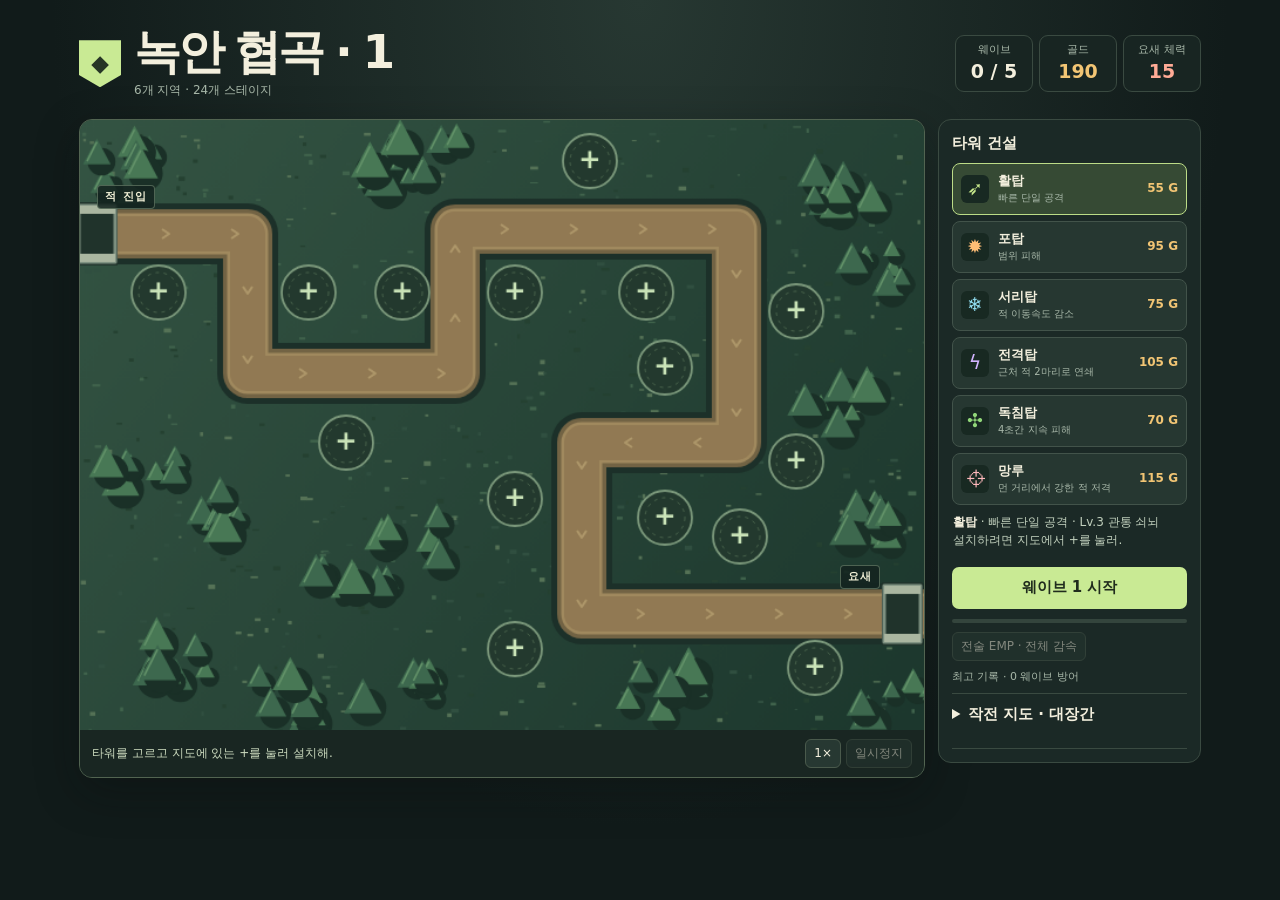
==== commit 0d908b5e: "Shorten stages to five waves and move tactical supplies earlier" ====
--- a/index.html
+++ b/index.html
@@ -65,7 +65,7 @@
 <header>
   <div class="brand"><div class="crest" aria-hidden="true">◆</div><div><h1 id="region">녹안 협곡</h1><p class="subtitle">6개 지역 · 24개 스테이지</p></div></div>
   <div class="stats">
-    <div class="stat"><span>웨이브</span><strong id="wave">0 / 10</strong></div>
+    <div class="stat"><span>웨이브</span><strong id="wave">0 / 5</strong></div>
     <div class="stat"><span>골드</span><strong id="gold">160</strong></div>
     <div class="stat"><span>요새 체력</span><strong id="health">15</strong></div>
   </div>
@@ -97,7 +97,7 @@
 <script>
 'use strict';
 
-const MAX_WAVE = 10;
+const MAX_WAVE = 5;
 const route = [[-20,97],[143,97],[143,216],[320,216],[320,93],[560,93],[560,275],[428,275],[428,421],[746,421]];
 const pads = [[72,153],[199,148],[222,270],[269,154],[374,154],[432,43],[490,148],[614,163],[502,217],[613,296],[376,328],[493,344],[369,451],[559,362],[628,464]];
 const types = {
@@ -138,7 +138,7 @@
   ['서리 항구','빙로','#487b89','#233746','빠른 적 증원'],
   ['잿불 공장','용광로','#855846','#372d30','중장갑 적 증원'],
   ['별무덤 사막','별길','#867745','#353548','적 처치 골드 +3'],
-  ['달빛 성채','성벽','#64547e','#28283d','5웨이브마다 보스 두 마리']
+  ['달빛 성채','성벽','#64547e','#28283d','마지막 웨이브에 보스 두 마리']
 ];
 const routes = [valleyRoute,mineRoutes[0],
  [[-20,97],[220,97],[220,350],[380,350],[380,170],[610,170],[610,421],[746,421]],
@@ -321,19 +321,19 @@
   game.spellReady=true;
   const count = 6+game.wave+chapter()*2;
   game.queue = Array.from({length:count},(_,index) => {
-    if (index === count-1 && (game.wave === 5 || game.wave === 10)) return 'boss';
+    if (index === count-1 && (game.wave === MAX_WAVE)) return 'boss';
     if (game.wave >= 3 && (index+1)%4 === 0) return 'guard';
     if (game.wave >= 2 && (index+1)%3 === 0) return 'runner';
     return 'scout';
   });
   if(realm()===2) game.queue.unshift('runner','runner');
   if(realm()===3) game.queue.push('guard');
-  if(realm()===5 && game.wave%5===0)game.queue.push('boss');
+  if(realm()===5 && game.wave===MAX_WAVE)game.queue.push('boss');
   game.total = game.queue.length;
   game.spawned = 0;
   game.spawnTimer = 0;
   game.phase = 'running';
-  game.status = game.wave === 5 || game.wave === 10 ? '보스가 마지막에 나타나!' : '적이 협곡에 들어왔어.';
+  game.status = game.wave === MAX_WAVE ? '보스가 마지막에 나타나!' : '적이 협곡에 들어왔어.';
   sync();
 }
 
@@ -371,7 +371,7 @@
     game.enemies.push({key, hp, max:hp, progress:0, x:route[0][0], y:route[0][1], slow:0});
     game.spawned++;
     if(game.spawned===1)sync();
-    game.spawnTimer = Math.max(.43,.93-game.wave*.048);
+    game.spawnTimer = Math.max(.43,.8-game.wave*.05);
   }
   let changed = false;
   for (const enemy of game.enemies) {
@@ -439,8 +439,8 @@
   });
   if (!game.queue.length && !game.enemies.length) {
     game.cleared = game.wave;
-    game.choice=[3,6,9].includes(game.wave);
-    const oreReward = mine ? (game.wave%5===0 ? 8 : 3) : 1;
+    game.choice=[1,3].includes(game.wave);
+    const oreReward = mine ? (game.wave===MAX_WAVE ? 10 : 5) : 2;
     forgeSave.ore += oreReward;
     saveForge();
     if (game.wave > best) {
@@ -448,7 +448,7 @@
       try { localStorage.setItem('greenwatch-best', String(best)); } catch {}
     }
     if (game.wave === MAX_WAVE) { finish(true); return; }
-    const bonus = 23+game.wave*3;
+    const bonus = 40+game.wave*5;
     game.gold += bonus;
     game.phase = 'ready';
     game.status = '웨이브 ' + game.wave + ' 방어 성공 · 보너스 ' + bonus + ' G · 철광석 ' + oreReward + '개';
